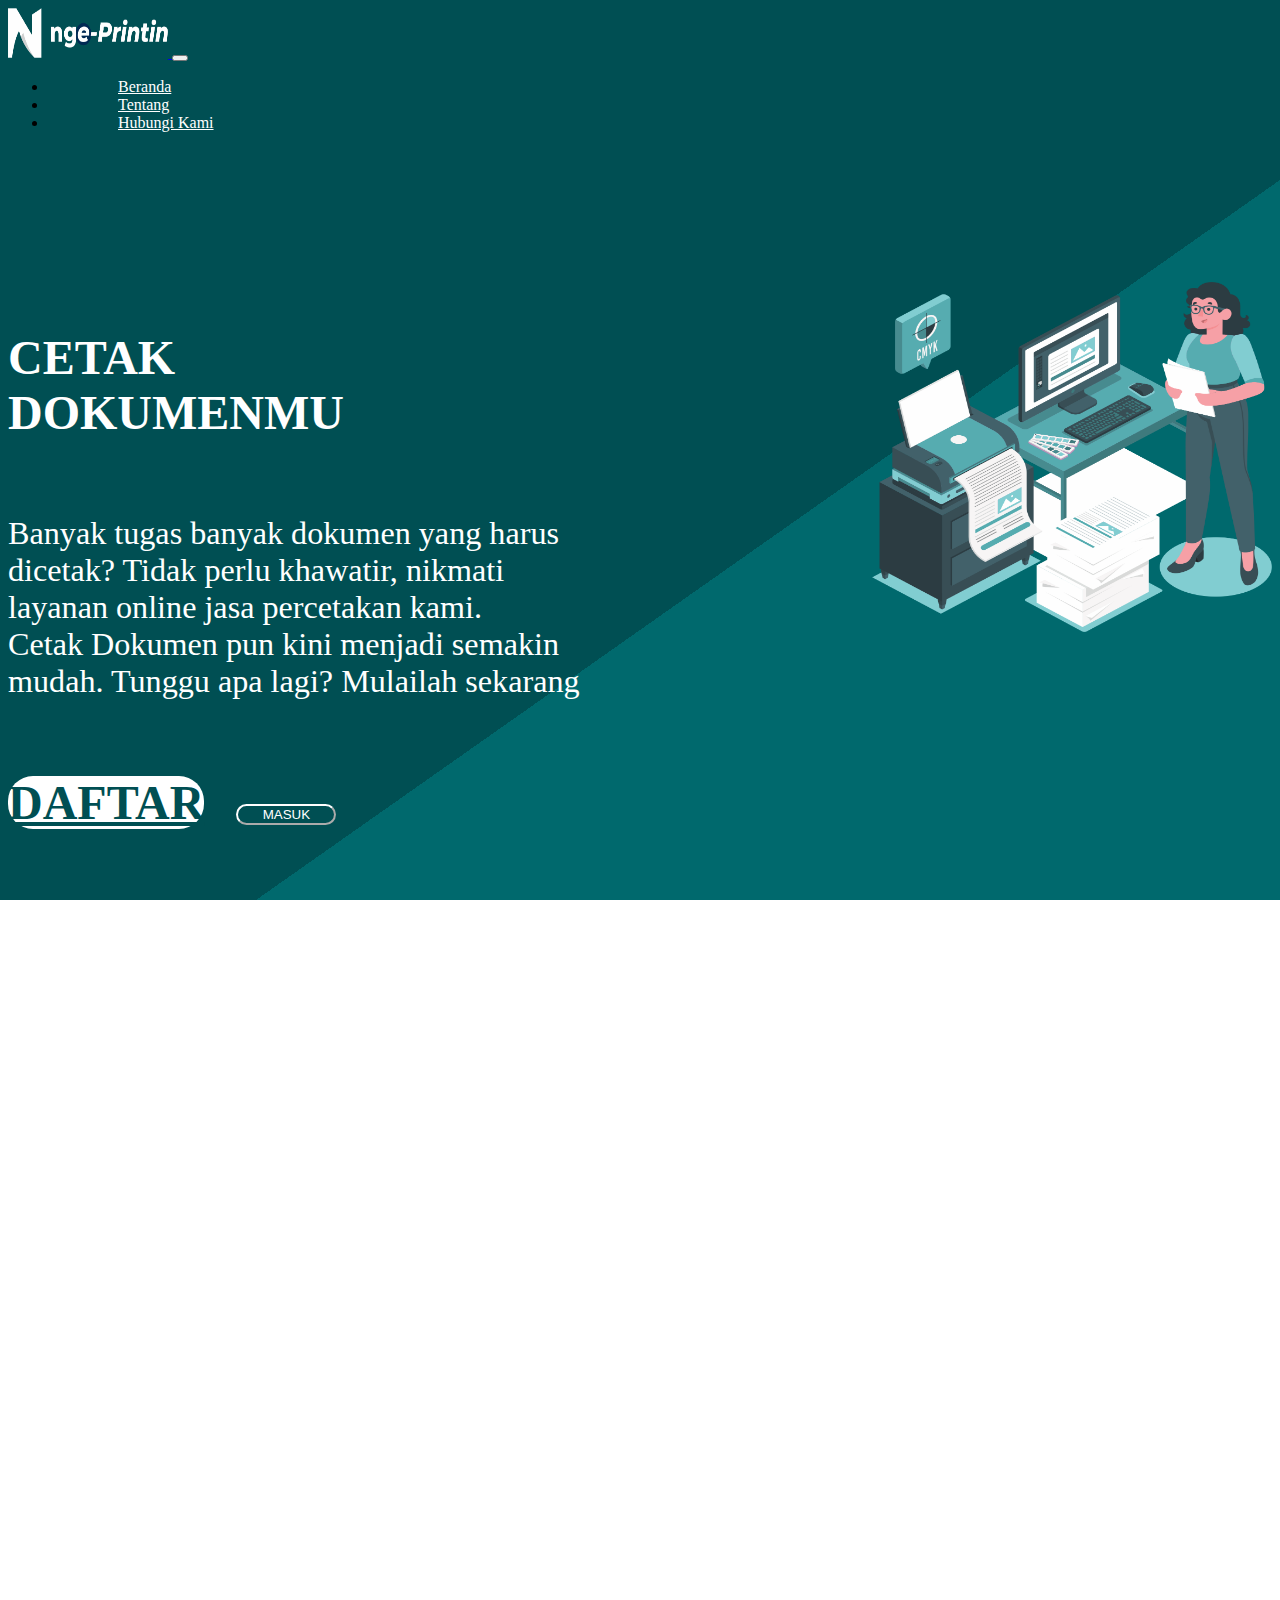
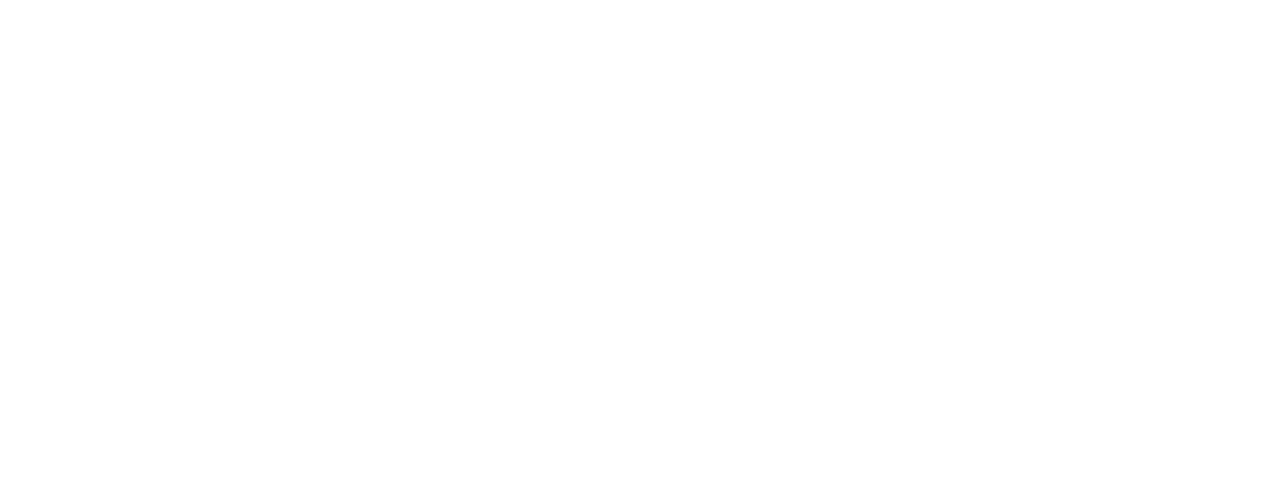
==== index.html @ 8bac7e95 "Add files via upload" ====
<!DOCTYPE html>
<html lang="en">

<head>
    <meta charset="UTF-8">
    <meta name="viewport" content="width=device-width, initial-scale=1.0">
    <link href="https://cdn.jsdelivr.net/npm/bootstrap@5.0.0-beta2/dist/css/bootstrap.min.css" rel="stylesheet" integrity="sha384-BmbxuPwQa2lc/FVzBcNJ7UAyJxM6wuqIj61tLrc4wSX0szH/Ev+nYRRuWlolflfl" crossorigin="anonymous">
    <link rel="stylesheet" href="index.css">
    <script src="https://cdn.jsdelivr.net/npm/bootstrap@5.0.0-beta2/dist/js/bootstrap.bundle.min.js" integrity="sha384-b5kHyXgcpbZJO/tY9Ul7kGkf1S0CWuKcCD38l8YkeH8z8QjE0GmW1gYU5S9FOnJ0" crossorigin="anonymous"></script>
    <script src="https://code.jquery.com/jquery-3.2.1.slim.min.js" integrity="sha384-KJ3o2DKtIkvYIK3UENzmM7KCkRr/rE9/Qpg6aAZGJwFDMVNA/GpGFF93hXpG5KkN" crossorigin="anonymous"></script>
    <script src="https://cdnjs.cloudflare.com/ajax/libs/popper.js/1.12.3/umd/popper.min.js" integrity="sha384-vFJXuSJphROIrBnz7yo7oB41mKfc8JzQZiCq4NCceLEaO4IHwicKwpJf9c9IpFgh" crossorigin="anonymous"></script>
    <script src="https://maxcdn.bootstrapcdn.com/bootstrap/4.0.0-beta.2/js/bootstrap.min.js" integrity="sha384-alpBpkh1PFOepccYVYDB4do5UnbKysX5WZXm3XxPqe5iKTfUKjNkCk9SaVuEZflJ" crossorigin="anonymous"></script>
    <title>Document</title>
</head>

<body>
    <nav class="navbar navbar-expand-lg navbar-dark fixed-top" style="background-color: #004f53;">
        <div class="container">
            <a class="navbar-brand" href="#">
                <img src="2.png" alt="" width="160" height="50">
            </a>
            <button class="navbar-toggler" type="button" data-bs-toggle="collapse" data-bs-target="#navbarSupportedContent" aria-controls="navbarSupportedContent" aria-expanded="false" aria-label="Toggle navigation">
            <span class="navbar-toggler-icon"></span>
          </button>
            <div class="collapse navbar-collapse" id="navbarSupportedContent">
                <ul class="navbar-nav ms-auto">
                    <li class="nav-item">
                        <a class="nav-link active" aria-current="page" href="#" style="color: #ffffff;">Beranda</a>
                    </li>
                    <li class="nav-item">
                        <a class="nav-link" href="#" style="color: #ffffff;">Tentang</a>
                    </li>
                    <li class="nav-item">
                        <a class="nav-link" href="#" style="color: #ffffff;">Hubungi Kami</a>
                    </li>
                </ul>

            </div>
        </div>
    </nav>
    <div class="container">
        <div class="kotak">
            <div class="kotak1">
                <p>CETAK<br>DOKUMENMU</p>
                <h6>Banyak tugas banyak dokumen yang harus<br>dicetak? Tidak perlu khawatir, nikmati<br>layanan online jasa percetakan kami.<br>Cetak Dokumen pun kini menjadi semakin<br>mudah. Tunggu apa lagi? Mulailah sekarang</h6>
                <a href="https://www.google.com" class="btn btn-light btn1" role="button" aria-pressed="true">DAFTAR</a>
                <button type="button" class="btn btn-succes btn2" data-target="#mymodal" data-toggle="modal">MASUK</button>
            </div>
            <div>
                <img src="Ilustrasi.png" alt="" width="400" height="350" class="image-logo">
            </div>
        </div>
    </div>

    <div class="teks-bawah" id="page-2">
        <p>berbagi fitur dan layanan<br>membuatmu mudah dan nyaman</p>
    </div>



    <br><br><br><br><br><br><br><br><br><br><br><br><br><br><br><br><br><br><br><br><br><br><br><br><br><br><br><br><br><br><br><br><br><br><br><br><br><br><br><br><br><br><br><br><br><br><br><br>




    </div>

</body>

</html>
---- index.css ----
body {
    background: linear-gradient(to left top, #00696d 40%, #004f53 32%) fixed;
}

.navbar-nav>li {
    padding-left: 70px;
    padding-right: 30px;
}

.kotak {
    margin-top: 150px;
    display: flex;
    justify-content: space-between;
}

.teks-bawah {
    margin-top: 300px;
    margin-left: 6%;
    text-align: right;
    color: white;
    width: 600px;
    font-weight: bold;
    font-size: x-large;
}

.kotak1 h6 {
    font-weight: lighter;
}

.kotak1 {
    font-size: 300%;
    color: white;
    font-weight: bold;
}

body {
    overflow-x: hidden;
}

.image-logo {
    display: block;
    margin-left: 100px;
}

.btn1 {
    color: #004f53;
    background-color: white;
    font-weight: bold;
    border-radius: 25px;
    width: 100px;
}

.btn2 {
    margin-left: 20px;
    background-color: #004f53;
    color: white;
    border-radius: 25px;
    width: 100px;
    border-color: white;
}

@media only screen and (max-width: 768px) {
    .image-logo {
        display: none;
    }
}
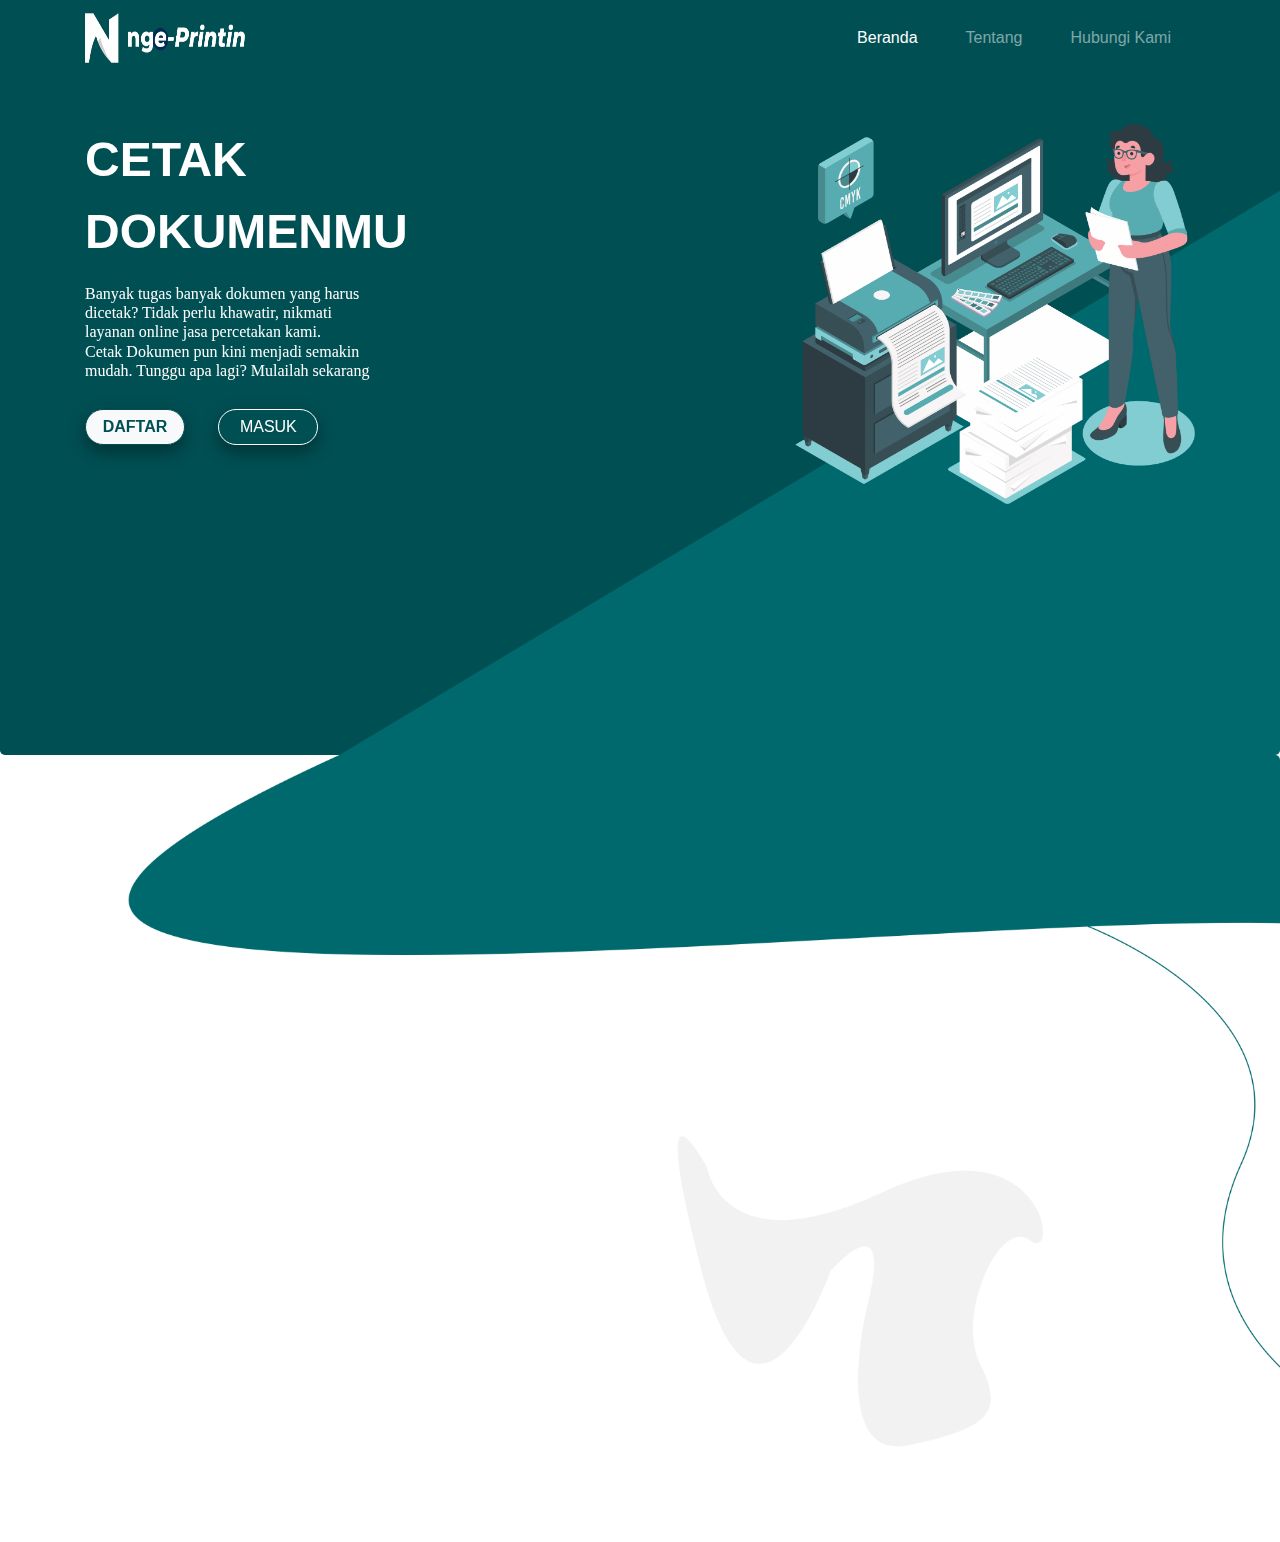
==== commit 66f56746: "branch baru" ====
--- a/index.html
+++ b/index.html
@@ -4,66 +4,138 @@
 <head>
     <meta charset="UTF-8">
     <meta name="viewport" content="width=device-width, initial-scale=1.0">
-    <link href="https://cdn.jsdelivr.net/npm/bootstrap@5.0.0-beta2/dist/css/bootstrap.min.css" rel="stylesheet" integrity="sha384-BmbxuPwQa2lc/FVzBcNJ7UAyJxM6wuqIj61tLrc4wSX0szH/Ev+nYRRuWlolflfl" crossorigin="anonymous">
-    <link rel="stylesheet" href="index.css">
-    <script src="https://cdn.jsdelivr.net/npm/bootstrap@5.0.0-beta2/dist/js/bootstrap.bundle.min.js" integrity="sha384-b5kHyXgcpbZJO/tY9Ul7kGkf1S0CWuKcCD38l8YkeH8z8QjE0GmW1gYU5S9FOnJ0" crossorigin="anonymous"></script>
+    <title>Document</title>
+    <link rel="stylesheet" href="coba.css">
     <script src="https://code.jquery.com/jquery-3.2.1.slim.min.js" integrity="sha384-KJ3o2DKtIkvYIK3UENzmM7KCkRr/rE9/Qpg6aAZGJwFDMVNA/GpGFF93hXpG5KkN" crossorigin="anonymous"></script>
     <script src="https://cdnjs.cloudflare.com/ajax/libs/popper.js/1.12.3/umd/popper.min.js" integrity="sha384-vFJXuSJphROIrBnz7yo7oB41mKfc8JzQZiCq4NCceLEaO4IHwicKwpJf9c9IpFgh" crossorigin="anonymous"></script>
     <script src="https://maxcdn.bootstrapcdn.com/bootstrap/4.0.0-beta.2/js/bootstrap.min.js" integrity="sha384-alpBpkh1PFOepccYVYDB4do5UnbKysX5WZXm3XxPqe5iKTfUKjNkCk9SaVuEZflJ" crossorigin="anonymous"></script>
-    <title>Document</title>
+    <link rel="stylesheet" href="https://maxcdn.bootstrapcdn.com/bootstrap/4.0.0/css/bootstrap.min.css" integrity="sha384-Gn5384xqQ1aoWXA+058RXPxPg6fy4IWvTNh0E263XmFcJlSAwiGgFAW/dAiS6JXm" crossorigin="anonymous">
+    <link rel="stylesheet" href="https://unpkg.com/aos@next/dist/aos.css" />
+
+
+
+    <script src="https://maxcdn.bootstrapcdn.com/bootstrap/4.0.0/js/bootstrap.min.js" integrity="sha384-JZR6Spejh4U02d8jOt6vLEHfe/JQGiRRSQQxSfFWpi1MquVdAyjUar5+76PVCmYl" crossorigin="anonymous"></script>
 </head>
 
 <body>
-    <nav class="navbar navbar-expand-lg navbar-dark fixed-top" style="background-color: #004f53;">
+    <section id="header">
+        <nav class="navbar navbar-expand-lg navbar-dark fixed-top" style="background-color: #004f53;">
+            <div class="container">
+                <a class="navbar-brand" href="#">
+                    <img src="asset/2.png" alt="" width="160" height="50">
+                </a>
+                <button class="navbar-toggler" type="button" data-toggle="collapse" data-target="#navbarSupportedContent" aria-controls="navbarSupportedContent" aria-expanded="false" aria-label="Toggle navigation">
+                  <span class="navbar-toggler-icon"></span>
+                </button>
+
+                <div class="collapse navbar-collapse" id="navbarSupportedContent">
+                    <ul class="navbar-nav ml-auto">
+                        <li class="nav-item active">
+                            <a class="nav-link px-4" href="#">Beranda <span class="sr-only">(current)</span></a>
+                        </li>
+                        <li class="nav-item">
+                            <a class="nav-link px-4" href="#">Tentang</a>
+                        </li>
+                        <li class="nav-item">
+                            <a class="nav-link px-4" href="#">Hubungi Kami</a>
+                        </li>
+                    </ul>
+                </div>
+            </div>
+
+        </nav>
+    </section>
+    <div class="jumbotron" id="as">
         <div class="container">
-            <a class="navbar-brand" href="#">
-                <img src="2.png" alt="" width="160" height="50">
-            </a>
-            <button class="navbar-toggler" type="button" data-bs-toggle="collapse" data-bs-target="#navbarSupportedContent" aria-controls="navbarSupportedContent" aria-expanded="false" aria-label="Toggle navigation">
-            <span class="navbar-toggler-icon"></span>
-          </button>
-            <div class="collapse navbar-collapse" id="navbarSupportedContent">
-                <ul class="navbar-nav ms-auto">
-                    <li class="nav-item">
-                        <a class="nav-link active" aria-current="page" href="#" style="color: #ffffff;">Beranda</a>
-                    </li>
-                    <li class="nav-item">
-                        <a class="nav-link" href="#" style="color: #ffffff;">Tentang</a>
-                    </li>
-                    <li class="nav-item">
-                        <a class="nav-link" href="#" style="color: #ffffff;">Hubungi Kami</a>
-                    </li>
-                </ul>
+            <div class="kotak">
+                <div class="kotak1" data-aos="fade-right" data-aos-duration="1100">
+                    <p>CETAK<br>DOKUMENMU</p>
+                    <h6>Banyak tugas banyak dokumen yang harus<br>dicetak? Tidak perlu khawatir, nikmati<br>layanan online jasa percetakan kami.<br>Cetak Dokumen pun kini menjadi semakin<br>mudah. Tunggu apa lagi? Mulailah sekarang</h6>
+                    <a href="https://www.google.com" class="btn btn-light" id="button1" role="button" aria-pressed="true">DAFTAR</a>
+                    <button type="button" class="btn btn-success" id="button2" data-toggle="modal" data-target="#exampleModal">MASUK</button>
+                    <div class="modal fade" id="exampleModal" tabindex="-1" role="dialog" aria-labelledby="exampleModalLabel" aria-hidden="true">
+                        <div class="modal-dialog" role="document">
+                            <div class="modal-content" id="modal-masuk">
+                                <div class="modal-header">
+                                    <img src="asset/1 (3).png" width="300px" class="icon-modal">
+                                </div>
+                                <div class="modal-body">
+                                    <form>
+                                        <div class="form-group">
+                                            <label for="recipient-name" class="col-form-label" id="teks-modal">Nama Pengguna</label>
+                                            <input type="text" class="form-control" id="recipient-name">
+                                        </div>
+                                        <div class="form-group">
+                                            <label for="message-text" class="col-form-label" id="teks-modal">Kata Sandi</label>
+                                            <input type="password" class="form-control" id="recipient-name">
+                                        </div>
+                                        <div class="link-pass">
+                                            <a href="#">
+                                                <p>Lupa password?</p>
+                                            </a>
+                                        </div>
 
-            </div>
-        </div>
-    </nav>
-    <div class="container">
-        <div class="kotak">
-            <div class="kotak1">
-                <p>CETAK<br>DOKUMENMU</p>
-                <h6>Banyak tugas banyak dokumen yang harus<br>dicetak? Tidak perlu khawatir, nikmati<br>layanan online jasa percetakan kami.<br>Cetak Dokumen pun kini menjadi semakin<br>mudah. Tunggu apa lagi? Mulailah sekarang</h6>
-                <a href="https://www.google.com" class="btn btn-light btn1" role="button" aria-pressed="true">DAFTAR</a>
-                <button type="button" class="btn btn-succes btn2" data-target="#mymodal" data-toggle="modal">MASUK</button>
-            </div>
-            <div>
-                <img src="Ilustrasi.png" alt="" width="400" height="350" class="image-logo">
+                                        <a href="admin.html"><button type="button" class="btn btn-primary" id="button-modal">Masuk</button></a>
+
+
+
+                                    </form>
+                                </div>
+
+                                <!-- <button type="button" class="btn btn-secondary" data-dismiss="modal">Close</button> -->
+
+
+                            </div>
+                        </div>
+                    </div>
+                </div>
+                <div>
+                    <img src="asset/Ilustrasi.png" alt="" width="400" height="380" class="image-logo " data-aos="fade-left" data-aos-duration="1100">
+                </div>
             </div>
         </div>
     </div>
 
-    <div class="teks-bawah" id="page-2">
-        <p>berbagi fitur dan layanan<br>membuatmu mudah dan nyaman</p>
-    </div>
+    <div class="jumbotron" id="ab">
+        <div class="container" id="teks-bawah">
+            <p data-aos="fade-right" data-aos-duration="1100">berbagi fitur dan layanan<br>membuatmu mudah dan nyaman</p>
+            <div class="logo2">
+                <div data-aos="fade-right" data-aos-duration="1100">
+                    <img src="asset/g1151.png" width="380px" height="300px" class="gambar">
+                </div>
+                <div class="teks" data-aos="fade-left" data-aos-duration="1100">
+
+                    <h1> <img src="asset/path1197.png" width="50px" height="50px" margin-right="5px">&nbsp CEK.IN</h1>
+                    <p>Ingin tahu, dokumen mu sudah diproses<br>sampai mana. Apakah masih antri,<br>atau sedang diproses. Cek dokumenmu<br> di fitur CEK.IN</p>
 
 
 
-    <br><br><br><br><br><br><br><br><br><br><br><br><br><br><br><br><br><br><br><br><br><br><br><br><br><br><br><br><br><br><br><br><br><br><br><br><br><br><br><br><br><br><br><br><br><br><br><br>
+                </div>
 
 
 
+            </div>
+
+
+        </div>
 
     </div>
+    <script>
+        $('#exampleModal').on('show.bs.modal', function(event) {
+            var button = $(event.relatedTarget) // Button that triggered the modal
+            var recipient = button.data('whatever') // Extract info from data-* attributes
+                // If necessary, you could initiate an AJAX request here (and then do the updating in a callback).
+                // Update the modal's content. We'll use jQuery here, but you could use a data binding library or other methods instead.
+            var modal = $(this)
+            modal.find('.modal-title').text('New message to ' + recipient)
+            modal.find('.modal-body input').val(recipient)
+        })
+    </script>
+
+    <script src="https://unpkg.com/aos@next/dist/aos.js"></script>
+    <script>
+        AOS.init();
+    </script>
 
 </body>
 
--- a/coba.css
+++ b/coba.css
@@ -0,0 +1,189 @@
+#as {
+    background-image: url(asset/rect852.png);
+    background-size: cover;
+    background-repeat: no-repeat;
+    width: 100%;
+    height: 59vw;
+    text-align: center;
+    margin-bottom: 0px;
+}
+
+#ab {
+    margin-top: 0px;
+    background-image: url(asset/rect1088.png);
+    background-size: cover;
+    background-clip: border-box;
+    width: 100%;
+    background-repeat: no-repeat;
+    height: 59vw;
+    text-align: center;
+}
+
+.kotak {
+    margin-top: 30px;
+    display: flex;
+    justify-content: space-between;
+}
+
+.kotak1 h6 {
+    font-weight: lighter;
+    font-family: "Century Gothic";
+}
+
+.btn1 {
+    color: #004f53;
+    background-color: white;
+    font-weight: bold;
+    border-radius: 25px;
+    width: 100px;
+}
+
+.btn2 {
+    margin-left: 20px;
+    background-color: #004f53;
+    color: white;
+    border-radius: 25px;
+    width: 100px;
+    border-color: white;
+}
+
+.kotak1 {
+    margin-top: 30px;
+    font-size: 300%;
+    color: white;
+    font-weight: bold;
+    text-align: left;
+}
+
+.image-logo {
+    margin-top: 30px;
+}
+
+#button1 {
+    color: #004f53;
+    font-weight: bold;
+    border-radius: 20px;
+    border-color: #004f53;
+    width: 100px;
+    padding: 5px;
+    box-shadow: 0 8px 16px 0 rgba(0, 0, 0, 0.2), 0 6px 20px 0 rgba(0, 0, 0, 0.19);
+}
+
+#navbar {
+    background-color: #004f53;
+}
+
+#button2 {
+    background-color: #004f53;
+    border-color: white;
+    margin-left: 20px;
+    color: white;
+    border-radius: 20px;
+    width: 100px;
+    padding: 5px;
+    box-shadow: 0 8px 16px 0 rgba(0, 0, 0, 0.2), 0 6px 20px 0 rgba(0, 0, 0, 0.19);
+}
+
+#teks-bawah {
+    width: 500px;
+    height: 150px;
+    /* background-color: red; */
+    margin-left: 20vw;
+    font-size: 30px;
+}
+
+#teks-bawah p {
+    color: white;
+    text-align: right;
+    font-weight: bold;
+}
+
+#teks-bawah .logo2 .teks p {
+    color: black;
+    font-weight: normal;
+    margin-left: 20px;
+    width: 500px;
+    font-size: 20px;
+    text-align: left;
+}
+
+.logo2 {
+    display: flex;
+    justify-content: space-around;
+}
+
+.gambar {
+    margin-top: 100px;
+    margin-left: 270px;
+}
+
+.logo2 .teks h1 {
+    margin-left: 20px;
+    text-align: left;
+    margin-top: 150px;
+    color: #004f53;
+    font-weight: bolder;
+}
+
+#modal-masuk {
+    background-color: white;
+    color: black;
+    font-weight: normal;
+    border-radius: 25px;
+    height: 500px;
+}
+
+#teks-modal {
+    font-size: 20px;
+}
+
+.link-pass {
+    text-align: center;
+    font-size: 15px;
+}
+
+.icon-modal {
+    margin-left: auto;
+    margin-right: auto;
+}
+
+#button-modal {
+    background-color: #004f53;
+    border-radius: 20px;
+    width: 468px;
+}
+
+@media only screen and (max-width: 768px) {
+    .image-logo {
+        display: none;
+    }
+}
+
+
+/* @media only screen and (min-width: 1279px) {
+    #as {
+        height: 930px;
+        width: 100vw;
+        padding: 0px;
+        background-size: cover;
+    }
+    #ab {
+        height: 930px;
+        width: 100vw;
+        padding: 0px;
+        background-size: cover;
+    }
+}
+
+@media only screen and (min-width: 1615px) {
+    #as {
+        height: 1030px;
+        padding: 0px;
+        background-size: cover;
+    }
+    #ab {
+        height: 1030px;
+        padding: 0px;
+        background-size: cover;
+    }
+} */